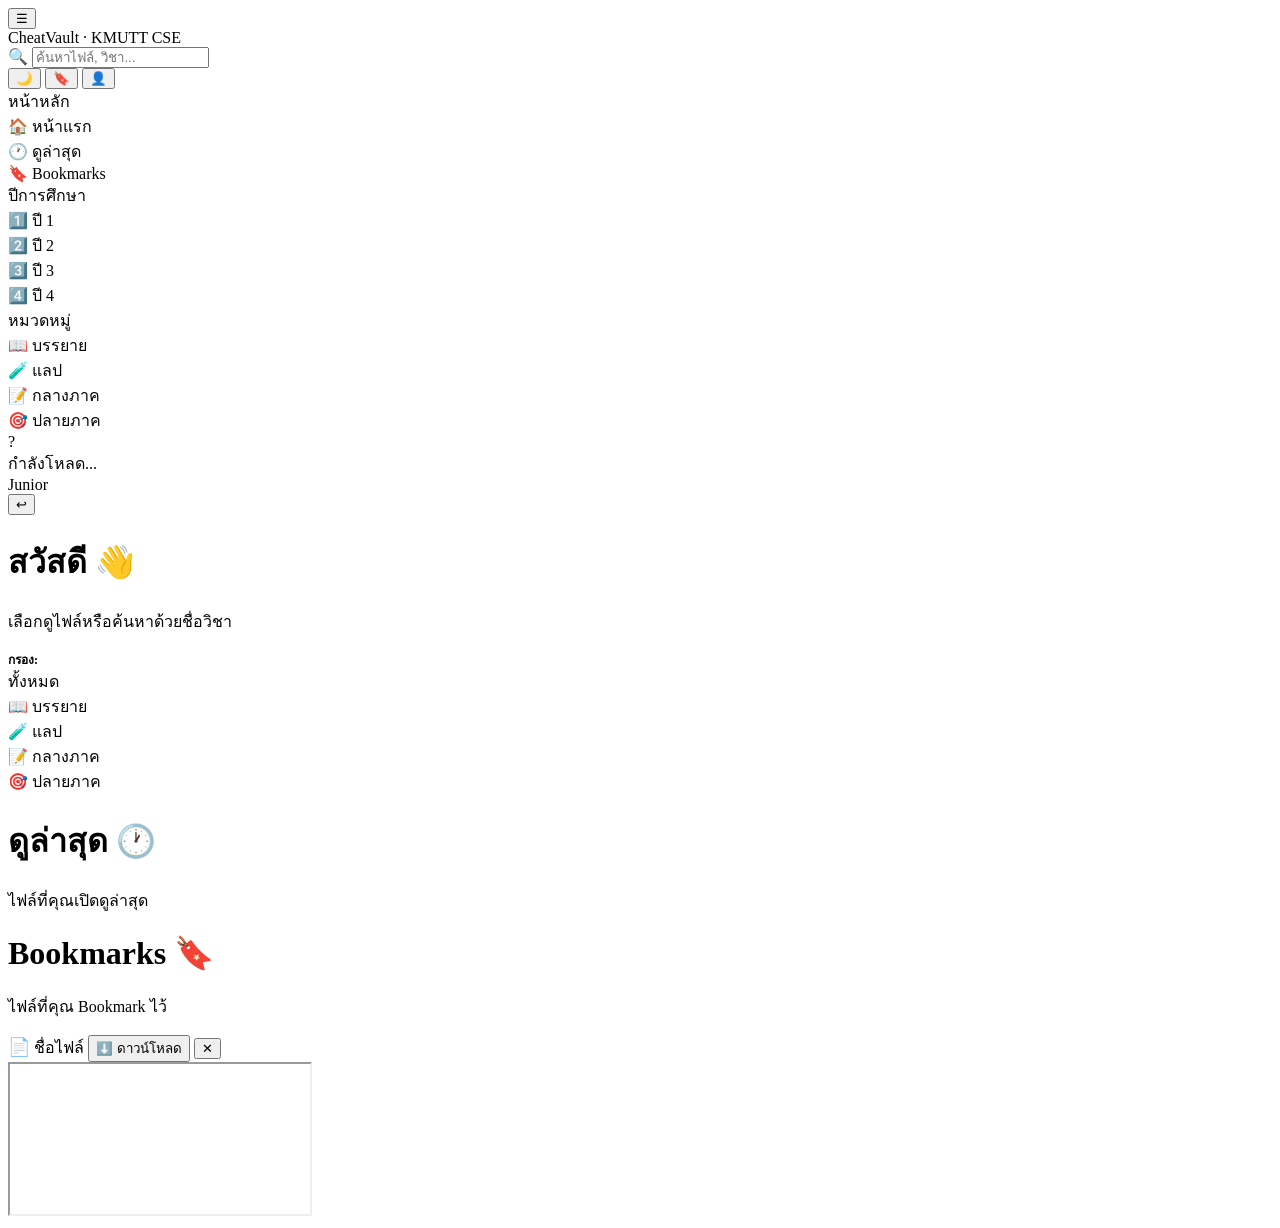
==== dashboard.html @ bc98b993 "Add files via upload" ====
<!DOCTYPE html>
<html lang="th" data-theme="light">
<head>
  <meta charset="UTF-8" />
  <meta name="viewport" content="width=device-width, initial-scale=1.0" />
  <title>Dashboard — CheatVault KMUTT</title>
  <link rel="stylesheet" href="public/css/style.css" />
</head>
<body>
  <div class="app-layout">

    <!-- ── Sidebar Overlay (Mobile) ── -->
    <div id="sidebar-overlay"></div>

    <!-- ══════════════════════════════
         NAVBAR
    ══════════════════════════════ -->
    <nav class="navbar">
      <button class="btn-icon" id="sidebar-toggle" title="Toggle Sidebar">☰</button>
      <div class="navbar-brand">
        <div class="brand-dot"></div>
        CheatVault
        <span class="text-tertiary text-sm" style="font-weight:400">· KMUTT CSE</span>
      </div>

      <div class="navbar-spacer"></div>

      <!-- Search (desktop) -->
      <div class="search-wrap" style="max-width:280px" id="navbar-search-wrap">
        <span class="search-icon">🔍</span>
        <input class="input" id="global-search" type="text" placeholder="ค้นหาไฟล์, วิชา..." />
      </div>

      <div class="navbar-actions">
        <button class="btn-icon" id="theme-toggle" title="Toggle Dark Mode">🌙</button>
        <button class="btn-icon" id="bookmark-btn" title="Bookmarks">🔖</button>
        <button class="btn-icon" id="user-menu-btn" title="บัญชีผู้ใช้">👤</button>
      </div>
    </nav>

    <!-- ══════════════════════════════
         SIDEBAR
    ══════════════════════════════ -->
    <aside class="sidebar" id="sidebar">

      <div class="sidebar-section">
        <div class="sidebar-label">หน้าหลัก</div>
        <div class="sidebar-item active" data-page="home">
          <span class="item-icon">🏠</span> หน้าแรก
        </div>
        <div class="sidebar-item" data-page="recent">
          <span class="item-icon">🕐</span> ดูล่าสุด
        </div>
        <div class="sidebar-item" data-page="bookmarks">
          <span class="item-icon">🔖</span> Bookmarks
        </div>
      </div>

      <div class="sidebar-section">
        <div class="sidebar-label">ปีการศึกษา</div>
        <div class="sidebar-item" data-filter-year="1">
          <span class="item-icon">1️⃣</span> ปี 1
        </div>
        <div class="sidebar-item" data-filter-year="2">
          <span class="item-icon">2️⃣</span> ปี 2
        </div>
        <div class="sidebar-item" data-filter-year="3">
          <span class="item-icon">3️⃣</span> ปี 3
        </div>
        <div class="sidebar-item" data-filter-year="4">
          <span class="item-icon">4️⃣</span> ปี 4
        </div>
      </div>

      <div class="sidebar-section">
        <div class="sidebar-label">หมวดหมู่</div>
        <div class="sidebar-item" data-filter-cat="lecture">
          <span class="item-icon">📖</span> บรรยาย
        </div>
        <div class="sidebar-item" data-filter-cat="lab">
          <span class="item-icon">🧪</span> แลป
        </div>
        <div class="sidebar-item" data-filter-cat="midterm">
          <span class="item-icon">📝</span> กลางภาค
        </div>
        <div class="sidebar-item" data-filter-cat="final">
          <span class="item-icon">🎯</span> ปลายภาค
        </div>
      </div>

      <div class="sidebar-footer">
        <div class="user-chip" id="user-chip">
          <div class="user-avatar" id="user-avatar">?</div>
          <div class="user-info">
            <div class="user-name" id="user-name">กำลังโหลด...</div>
            <div class="user-role" id="user-role">Junior</div>
          </div>
          <button class="btn-icon" id="logout-btn" title="ออกจากระบบ" style="margin-left:auto">↩</button>
        </div>
      </div>
    </aside>

    <!-- ══════════════════════════════
         MAIN CONTENT
    ══════════════════════════════ -->
    <main class="main-content" id="main-content">
      <div class="page-body">

        <!-- Announcements -->
        <div id="announcements-container"></div>

        <!-- Page: Home -->
        <div id="page-home">
          <div class="page-header">
            <h1 class="page-title" id="greeting">สวัสดี 👋</h1>
            <p class="page-sub">เลือกดูไฟล์หรือค้นหาด้วยชื่อวิชา</p>
          </div>

          <!-- Filter Bar -->
          <div class="filter-bar" id="filter-bar">
            <span style="font-size:12px;font-weight:600;color:var(--text-tertiary)">กรอง:</span>
            <div class="filter-chip active" data-filter="">ทั้งหมด</div>
            <div class="filter-chip" data-filter="lecture">📖 บรรยาย</div>
            <div class="filter-chip" data-filter="lab">🧪 แลป</div>
            <div class="filter-chip" data-filter="midterm">📝 กลางภาค</div>
            <div class="filter-chip" data-filter="final">🎯 ปลายภาค</div>
          </div>

          <!-- File Grid -->
          <div class="file-grid" id="file-grid">
            <!-- Populated by JS -->
          </div>

          <!-- Pagination -->
          <div class="pagination" id="pagination"></div>
        </div>

        <!-- Page: Recent -->
        <div id="page-recent" class="hidden">
          <div class="page-header">
            <h1 class="page-title">ดูล่าสุด 🕐</h1>
            <p class="page-sub">ไฟล์ที่คุณเปิดดูล่าสุด</p>
          </div>
          <div class="file-grid" id="recent-grid"></div>
        </div>

        <!-- Page: Bookmarks -->
        <div id="page-bookmarks" class="hidden">
          <div class="page-header">
            <h1 class="page-title">Bookmarks 🔖</h1>
            <p class="page-sub">ไฟล์ที่คุณ Bookmark ไว้</p>
          </div>
          <div class="file-grid" id="bookmarks-grid"></div>
        </div>

      </div>
    </main>

  </div>

  <!-- ══════════════════════════════
       PDF PREVIEW MODAL
  ══════════════════════════════ -->
  <div class="modal pdf-modal" id="pdf-modal">
    <div class="modal-content">
      <div class="pdf-modal-header">
        <span style="font-size:18px">📄</span>
        <span class="pdf-modal-title" id="pdf-modal-title">ชื่อไฟล์</span>
        <button class="btn btn-ghost btn-sm" id="pdf-download-btn">⬇️ ดาวน์โหลด</button>
        <button class="btn-icon" id="pdf-close-btn">✕</button>
      </div>
      <iframe class="pdf-iframe" id="pdf-iframe" src="" allow="fullscreen"></iframe>
    </div>
  </div>

  <!-- Scripts -->
  <script src="public/js/config.js"></script>
  <script src="public/js/ui.js"></script>
  <script src="public/js/auth.js"></script>
  <script src="public/js/drive.js"></script>
  <script src="public/js/app.js"></script>
  <script src="public/js/pages/dashboard.js"></script>
</body>
</html>
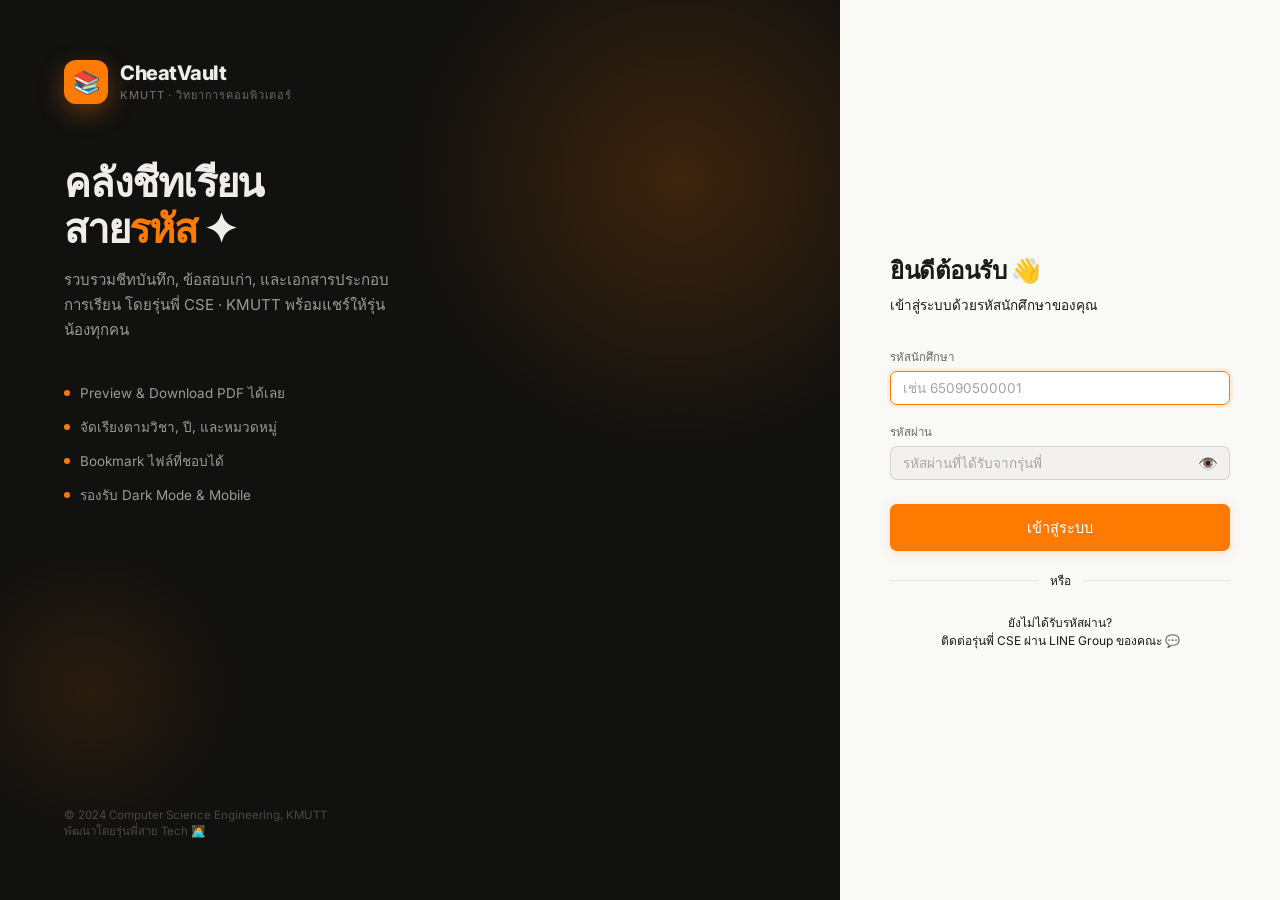
==== commit acd07f1a: "Add files via upload" ====
--- a/dashboard.html
+++ b/dashboard.html
@@ -179,6 +179,7 @@
   <script src="public/js/auth.js"></script>
   <script src="public/js/drive.js"></script>
   <script src="public/js/app.js"></script>
+  <script src="public/js/components/profile-menu.js"></script>
   <script src="public/js/pages/dashboard.js"></script>
 </body>
 </html>
--- a/public/css/style.css
+++ b/public/css/style.css
@@ -0,0 +1,724 @@
+/* =============================================
+   style-v2.css — Minimal Redesign
+   CheatVault KMUTT | Clean & Consistent
+   ============================================= */
+
+@import url('https://fonts.googleapis.com/css2?family=Inter:wght@300;400;500;600;700&family=JetBrains+Mono:wght@400;500&display=swap');
+
+/* ── Variables ──────────────────────────────── */
+:root {
+  --accent:       #FF7A00;
+  --accent-light: rgba(255,122,0,0.08);
+  --accent-hover: #E86D00;
+
+  --bg:           #F9F9F7;
+  --bg-2:         #F2F1EE;
+  --surface:      #FFFFFF;
+  --border:       rgba(0,0,0,0.08);
+  --border-2:     rgba(0,0,0,0.13);
+
+  --text-1:       #1A1A18;
+  --text-2:       #6B6964;
+  --text-3:       #A8A5A0;
+
+  --shadow-sm:    0 1px 3px rgba(0,0,0,0.06);
+  --shadow-md:    0 4px 16px rgba(0,0,0,0.07);
+  --shadow-lg:    0 12px 36px rgba(0,0,0,0.10);
+
+  --sidebar-w:    220px;
+  --navbar-h:     52px;
+  --r:            10px;
+  --r-sm:         7px;
+  --r-lg:         14px;
+
+  --ease:         cubic-bezier(0.16, 1, 0.3, 1);
+  --t:            200ms;
+}
+
+[data-theme="dark"] {
+  --bg:           #111110;
+  --bg-2:         #1A1A18;
+  --surface:      #1C1C1A;
+  --border:       rgba(255,255,255,0.07);
+  --border-2:     rgba(255,255,255,0.13);
+  --text-1:       #EEECEA;
+  --text-2:       #9C9A94;
+  --text-3:       #6B6964;
+  --shadow-sm:    0 1px 3px rgba(0,0,0,0.25);
+  --shadow-md:    0 4px 16px rgba(0,0,0,0.30);
+  --shadow-lg:    0 12px 36px rgba(0,0,0,0.40);
+}
+
+/* ── Reset ──────────────────────────────────── */
+*, *::before, *::after { box-sizing: border-box; margin: 0; padding: 0; }
+html { -webkit-font-smoothing: antialiased; }
+body {
+  font-family: 'Inter', sans-serif;
+  background: var(--bg);
+  color: var(--text-1);
+  min-height: 100vh;
+  font-size: 14px;
+  transition: background var(--t) var(--ease), color var(--t) var(--ease);
+}
+a { color: inherit; text-decoration: none; }
+button { cursor: pointer; border: none; background: none; font-family: inherit; font-size: inherit; }
+input, select, textarea { font-family: inherit; font-size: inherit; }
+ul { list-style: none; }
+img { display: block; max-width: 100%; }
+
+/* ── Layout ─────────────────────────────────── */
+.app-layout { display: flex; min-height: 100vh; }
+
+/* ── Navbar ─────────────────────────────────── */
+.navbar {
+  position: fixed;
+  top: 0; left: 0; right: 0;
+  height: var(--navbar-h);
+  background: rgba(249,249,247,0.85);
+  backdrop-filter: blur(12px);
+  -webkit-backdrop-filter: blur(12px);
+  border-bottom: 1px solid var(--border);
+  display: flex;
+  align-items: center;
+  padding: 0 16px;
+  gap: 10px;
+  z-index: 100;
+}
+[data-theme="dark"] .navbar {
+  background: rgba(17,17,16,0.85);
+}
+
+.navbar-brand {
+  display: flex;
+  align-items: center;
+  gap: 8px;
+  font-size: 14px;
+  font-weight: 600;
+  letter-spacing: -0.2px;
+}
+
+.brand-dot {
+  width: 7px; height: 7px;
+  border-radius: 50%;
+  background: var(--accent);
+}
+
+.navbar-divider {
+  width: 1px; height: 16px;
+  background: var(--border-2);
+  margin: 0 2px;
+}
+
+.navbar-subtitle {
+  font-size: 12px;
+  color: var(--text-3);
+  font-weight: 400;
+}
+
+.navbar-spacer { flex: 1; }
+
+.navbar-actions {
+  display: flex;
+  align-items: center;
+  gap: 4px;
+}
+
+/* ── Sidebar ────────────────────────────────── */
+.sidebar {
+  position: fixed;
+  top: var(--navbar-h);
+  left: 0;
+  width: var(--sidebar-w);
+  height: calc(100vh - var(--navbar-h));
+  background: var(--surface);
+  border-right: 1px solid var(--border);
+  display: flex;
+  flex-direction: column;
+  padding: 12px 8px;
+  overflow-y: auto;
+  z-index: 90;
+  transition: transform var(--t) var(--ease), background var(--t) var(--ease);
+}
+
+.sidebar-section {
+  margin-bottom: 4px;
+}
+
+.sidebar-label {
+  font-size: 10.5px;
+  font-weight: 600;
+  letter-spacing: 0.07em;
+  text-transform: uppercase;
+  color: var(--text-3);
+  padding: 8px 8px 4px;
+}
+
+.sidebar-item {
+  display: flex;
+  align-items: center;
+  gap: 8px;
+  padding: 7px 8px;
+  border-radius: var(--r-sm);
+  font-size: 13.5px;
+  font-weight: 450;
+  color: var(--text-2);
+  cursor: pointer;
+  transition: all var(--t) var(--ease);
+}
+.sidebar-item:hover { background: var(--bg-2); color: var(--text-1); }
+.sidebar-item.active { background: var(--accent-light); color: var(--accent); font-weight: 500; }
+.sidebar-item .item-icon { font-size: 15px; flex-shrink: 0; opacity: 0.85; }
+.sidebar-item .item-badge {
+  margin-left: auto;
+  background: var(--accent);
+  color: white;
+  font-size: 10px;
+  font-weight: 600;
+  padding: 1px 6px;
+  border-radius: 100px;
+}
+
+.sidebar-footer {
+  margin-top: auto;
+  padding-top: 8px;
+  border-top: 1px solid var(--border);
+  position: relative;
+}
+
+/* ── Profile Chip ────────────────────────────── */
+.user-chip {
+  display: flex;
+  align-items: center;
+  gap: 8px;
+  padding: 7px 8px;
+  border-radius: var(--r-sm);
+  cursor: pointer;
+  transition: background var(--t) var(--ease);
+  position: relative;
+}
+.user-chip:hover { background: var(--bg-2); }
+
+.user-avatar {
+  width: 28px; height: 28px;
+  border-radius: 50%;
+  background: var(--accent);
+  display: flex; align-items: center; justify-content: center;
+  font-size: 11px; font-weight: 700; color: white;
+  flex-shrink: 0;
+}
+
+.user-info { flex: 1; min-width: 0; }
+.user-name { font-size: 13px; font-weight: 500; white-space: nowrap; overflow: hidden; text-overflow: ellipsis; }
+.user-role { font-size: 11px; color: var(--text-3); margin-top: 1px; }
+
+/* ── Profile Dropdown ────────────────────────── */
+.profile-dropdown {
+  position: absolute;
+  bottom: calc(100% + 6px);
+  left: 8px; right: 8px;
+  background: var(--surface);
+  border: 1px solid var(--border-2);
+  border-radius: var(--r);
+  box-shadow: var(--shadow-lg);
+  padding: 6px;
+  z-index: 200;
+  display: none;
+  animation: fadeInUp 0.15s var(--ease) both;
+}
+.profile-dropdown.show { display: block; }
+
+.profile-dropdown-item {
+  display: flex;
+  align-items: center;
+  gap: 8px;
+  padding: 8px 10px;
+  border-radius: var(--r-sm);
+  font-size: 13px;
+  font-weight: 450;
+  color: var(--text-2);
+  cursor: pointer;
+  transition: all var(--t) var(--ease);
+}
+.profile-dropdown-item:hover { background: var(--bg-2); color: var(--text-1); }
+.profile-dropdown-item.danger { color: #EF4444; }
+.profile-dropdown-item.danger:hover { background: #FEF2F2; color: #DC2626; }
+[data-theme="dark"] .profile-dropdown-item.danger:hover { background: #450A0A; color: #FCA5A5; }
+
+.profile-dropdown-divider {
+  height: 1px;
+  background: var(--border);
+  margin: 4px 0;
+}
+
+.profile-dropdown-header {
+  padding: 8px 10px 6px;
+  border-bottom: 1px solid var(--border);
+  margin-bottom: 4px;
+}
+.profile-dropdown-name { font-size: 13px; font-weight: 600; }
+.profile-dropdown-id { font-size: 11px; color: var(--text-3); margin-top: 1px; font-family: 'JetBrains Mono', monospace; }
+
+/* ── Main Content ────────────────────────────── */
+.main-content {
+  margin-left: var(--sidebar-w);
+  padding-top: var(--navbar-h);
+  flex: 1;
+}
+
+.page-body {
+  padding: 28px 32px;
+  max-width: 1100px;
+}
+
+.page-header { margin-bottom: 24px; }
+
+.page-title {
+  font-size: 22px;
+  font-weight: 600;
+  letter-spacing: -0.4px;
+}
+
+.page-sub {
+  font-size: 13px;
+  color: var(--text-2);
+  margin-top: 3px;
+}
+
+/* ── Cards ──────────────────────────────────── */
+.card {
+  background: var(--surface);
+  border: 1px solid var(--border);
+  border-radius: var(--r);
+  box-shadow: var(--shadow-sm);
+  transition: box-shadow var(--t) var(--ease), transform var(--t) var(--ease);
+}
+.card:hover {
+  box-shadow: var(--shadow-md);
+  transform: translateY(-1px);
+}
+
+/* ── File Grid ──────────────────────────────── */
+.file-grid {
+  display: grid;
+  grid-template-columns: repeat(auto-fill, minmax(180px, 1fr));
+  gap: 14px;
+}
+
+.file-card {
+  background: var(--surface);
+  border: 1px solid var(--border);
+  border-radius: var(--r);
+  overflow: hidden;
+  cursor: pointer;
+  transition: all var(--t) var(--ease);
+  position: relative;
+}
+.file-card:hover {
+  border-color: var(--accent);
+  box-shadow: var(--shadow-md);
+  transform: translateY(-2px);
+}
+
+.file-card-thumb {
+  height: 100px;
+  background: var(--bg-2);
+  display: flex; align-items: center; justify-content: center;
+  font-size: 36px;
+}
+
+.file-card-body { padding: 10px 12px 12px; }
+
+.file-card-name {
+  font-size: 12.5px; font-weight: 500;
+  line-height: 1.4;
+  display: -webkit-box;
+  -webkit-line-clamp: 2;
+  -webkit-box-orient: vertical;
+  overflow: hidden;
+  margin-bottom: 8px;
+}
+
+.file-card-meta {
+  display: flex; align-items: center; gap: 5px;
+  font-size: 11px; color: var(--text-3);
+}
+
+.file-card-actions {
+  position: absolute; top: 6px; right: 6px;
+  display: flex; gap: 3px;
+  opacity: 0;
+  transition: opacity var(--t) var(--ease);
+}
+.file-card:hover .file-card-actions { opacity: 1; }
+
+/* ── Tags ───────────────────────────────────── */
+.tag {
+  font-size: 10px; font-weight: 600;
+  padding: 2px 6px;
+  border-radius: 100px;
+  letter-spacing: 0.02em;
+}
+.tag-lecture  { background: #EFF6FF; color: #3B82F6; }
+.tag-lab      { background: #ECFDF5; color: #10B981; }
+.tag-midterm  { background: #FFF7ED; color: #F59E0B; }
+.tag-final    { background: #FEF2F2; color: #EF4444; }
+[data-theme="dark"] .tag-lecture  { background: #1E3A5F20; color: #60A5FA; }
+[data-theme="dark"] .tag-lab      { background: #064E3B20; color: #34D399; }
+[data-theme="dark"] .tag-midterm  { background: #451A0320; color: #FBD34D; }
+[data-theme="dark"] .tag-final    { background: #450A0A20; color: #FCA5A5; }
+
+/* ── Buttons ────────────────────────────────── */
+.btn {
+  display: inline-flex; align-items: center; gap: 5px;
+  padding: 7px 14px;
+  border-radius: var(--r-sm);
+  font-size: 13px; font-weight: 500;
+  transition: all var(--t) var(--ease);
+  white-space: nowrap;
+}
+
+.btn-primary {
+  background: var(--accent);
+  color: white;
+  box-shadow: 0 2px 12px rgba(255,122,0,0.20);
+}
+.btn-primary:hover {
+  background: var(--accent-hover);
+  transform: translateY(-1px);
+  box-shadow: 0 4px 18px rgba(255,122,0,0.28);
+}
+
+.btn-ghost {
+  background: transparent;
+  color: var(--text-2);
+  border: 1px solid var(--border-2);
+}
+.btn-ghost:hover { background: var(--bg-2); color: var(--text-1); }
+
+.btn-danger { background: #EF4444; color: white; }
+.btn-danger:hover { background: #DC2626; }
+
+.btn-icon {
+  width: 30px; height: 30px; padding: 0;
+  display: inline-flex; align-items: center; justify-content: center;
+  border-radius: var(--r-sm);
+  background: transparent;
+  color: var(--text-2);
+  font-size: 14px;
+  transition: all var(--t) var(--ease);
+}
+.btn-icon:hover { background: var(--bg-2); color: var(--text-1); }
+
+.btn-sm { padding: 5px 10px; font-size: 12px; }
+
+.btn-spinner {
+  width: 13px; height: 13px;
+  border: 2px solid rgba(255,255,255,0.3);
+  border-top-color: white;
+  border-radius: 50%;
+  animation: spin 0.7s linear infinite;
+  display: inline-block;
+}
+@keyframes spin { to { transform: rotate(360deg); } }
+
+/* ── Inputs ─────────────────────────────────── */
+.input-group { display: flex; flex-direction: column; gap: 5px; }
+.input-label { font-size: 11.5px; font-weight: 500; color: var(--text-2); }
+
+.input {
+  width: 100%;
+  padding: 8px 12px;
+  background: var(--bg-2);
+  border: 1px solid var(--border-2);
+  border-radius: var(--r-sm);
+  font-size: 13.5px; color: var(--text-1);
+  transition: all var(--t) var(--ease);
+  outline: none;
+}
+.input:focus {
+  background: var(--surface);
+  border-color: var(--accent);
+  box-shadow: 0 0 0 3px rgba(255,122,0,0.10);
+}
+.input::placeholder { color: var(--text-3); }
+
+.search-wrap { position: relative; flex: 1; }
+.search-wrap .search-icon {
+  position: absolute; left: 10px; top: 50%; transform: translateY(-50%);
+  color: var(--text-3); font-size: 13px; pointer-events: none;
+}
+.search-wrap .input { padding-left: 32px; }
+
+/* ── Filter Bar ─────────────────────────────── */
+.filter-bar {
+  display: flex; align-items: center; gap: 6px;
+  flex-wrap: wrap;
+  margin-bottom: 18px;
+}
+
+.filter-chip {
+  padding: 4px 12px;
+  border-radius: 100px;
+  font-size: 12px; font-weight: 500;
+  background: var(--bg-2);
+  border: 1px solid var(--border);
+  color: var(--text-2);
+  cursor: pointer;
+  transition: all var(--t) var(--ease);
+}
+.filter-chip:hover { border-color: var(--accent); color: var(--accent); }
+.filter-chip.active { background: var(--accent); color: white; border-color: var(--accent); }
+
+/* ── Stats Grid ─────────────────────────────── */
+.stats-grid {
+  display: grid;
+  grid-template-columns: repeat(auto-fit, minmax(160px, 1fr));
+  gap: 14px;
+  margin-bottom: 24px;
+}
+
+.stat-card {
+  background: var(--surface);
+  border: 1px solid var(--border);
+  border-radius: var(--r);
+  padding: 18px;
+  box-shadow: var(--shadow-sm);
+}
+.stat-icon { font-size: 20px; margin-bottom: 10px; }
+.stat-value { font-size: 28px; font-weight: 700; letter-spacing: -1px; }
+.stat-label { font-size: 11.5px; color: var(--text-3); margin-top: 3px; font-weight: 500; }
+
+/* ── Announcement ────────────────────────────── */
+.announcement {
+  background: rgba(255,122,0,0.05);
+  border: 1px solid rgba(255,122,0,0.15);
+  border-radius: var(--r);
+  padding: 12px 16px;
+  display: flex; gap: 10px; align-items: flex-start;
+  margin-bottom: 16px;
+}
+.announcement-icon { font-size: 16px; flex-shrink: 0; margin-top: 1px; }
+.announcement-title { font-size: 13.5px; font-weight: 600; }
+.announcement-body { font-size: 12.5px; color: var(--text-2); margin-top: 2px; line-height: 1.5; }
+
+/* ── Modal ──────────────────────────────────── */
+.modal {
+  position: fixed; inset: 0;
+  background: rgba(0,0,0,0.40);
+  backdrop-filter: blur(4px);
+  display: flex; align-items: center; justify-content: center;
+  z-index: 200;
+  opacity: 0; pointer-events: none;
+  transition: opacity var(--t) var(--ease);
+}
+.modal.open { opacity: 1; pointer-events: all; }
+
+.modal-content {
+  background: var(--surface);
+  border: 1px solid var(--border-2);
+  border-radius: var(--r-lg);
+  box-shadow: var(--shadow-lg);
+  padding: 24px;
+  width: 90%; max-width: 460px;
+  transform: scale(0.95) translateY(8px);
+  transition: transform var(--t) var(--ease);
+}
+.modal.open .modal-content { transform: scale(1) translateY(0); }
+
+.modal-header {
+  display: flex; align-items: center; justify-content: space-between;
+  margin-bottom: 18px;
+}
+.modal-title { font-size: 16px; font-weight: 600; letter-spacing: -0.2px; }
+
+/* ── PDF Modal ──────────────────────────────── */
+.pdf-modal .modal-content {
+  width: 95vw; max-width: 880px;
+  height: 90vh; padding: 0;
+  display: flex; flex-direction: column;
+}
+.pdf-modal-header {
+  padding: 14px 18px;
+  border-bottom: 1px solid var(--border);
+  display: flex; align-items: center; gap: 10px;
+}
+.pdf-modal-title { font-size: 13.5px; font-weight: 500; flex: 1; }
+.pdf-iframe { flex: 1; border: none; border-radius: 0 0 var(--r-lg) var(--r-lg); }
+
+/* ── Skeleton ───────────────────────────────── */
+@keyframes shimmer {
+  0% { background-position: -400px 0; }
+  100% { background-position: 400px 0; }
+}
+
+.skeleton-card {
+  background: var(--surface);
+  border: 1px solid var(--border);
+  border-radius: var(--r);
+  overflow: hidden;
+}
+
+.skeleton-thumb {
+  height: 100px;
+  background: linear-gradient(90deg, var(--bg-2) 25%, var(--bg) 50%, var(--bg-2) 75%);
+  background-size: 800px 100%;
+  animation: shimmer 1.4s infinite linear;
+}
+
+.skeleton-line {
+  height: 9px; border-radius: 100px; margin: 8px 12px;
+  background: linear-gradient(90deg, var(--bg-2) 25%, var(--bg) 50%, var(--bg-2) 75%);
+  background-size: 800px 100%;
+  animation: shimmer 1.4s infinite linear;
+}
+.w-70 { width: 70%; }
+.w-55 { width: 55%; }
+.w-40 { width: 40%; }
+
+/* ── Empty State ────────────────────────────── */
+.empty-state {
+  display: flex; flex-direction: column;
+  align-items: center; justify-content: center;
+  padding: 56px 32px;
+  text-align: center;
+  grid-column: 1/-1;
+}
+.empty-icon { font-size: 44px; margin-bottom: 12px; opacity: 0.35; }
+.empty-title { font-size: 15px; font-weight: 500; color: var(--text-2); }
+.empty-sub { font-size: 12.5px; color: var(--text-3); margin-top: 4px; }
+
+/* ── Toast ──────────────────────────────────── */
+#toast-container {
+  position: fixed; bottom: 20px; right: 20px;
+  display: flex; flex-direction: column; gap: 6px;
+  z-index: 9999;
+}
+
+.toast {
+  display: flex; align-items: center; gap: 8px;
+  padding: 10px 14px;
+  background: var(--surface);
+  border: 1px solid var(--border);
+  border-radius: var(--r);
+  box-shadow: var(--shadow-lg);
+  font-size: 13px; font-weight: 450;
+  min-width: 220px; max-width: 340px;
+  transform: translateX(110%) scale(0.95);
+  opacity: 0;
+  transition: all var(--t) var(--ease);
+}
+.toast.show { transform: translateX(0) scale(1); opacity: 1; }
+.toast-success { border-left: 3px solid #10B981; }
+.toast-error   { border-left: 3px solid #EF4444; }
+.toast-warning { border-left: 3px solid #F59E0B; }
+.toast-info    { border-left: 3px solid var(--accent); }
+
+/* ── Confirm Modal ──────────────────────────── */
+.confirm-modal-content { text-align: center; max-width: 340px; }
+.confirm-icon { font-size: 36px; margin-bottom: 10px; }
+.confirm-msg { font-size: 14px; color: var(--text-2); line-height: 1.5; margin-bottom: 20px; }
+.confirm-actions { display: flex; gap: 8px; justify-content: center; }
+
+/* ── Drop Zone ──────────────────────────────── */
+.drop-zone {
+  border: 1.5px dashed var(--border-2);
+  border-radius: var(--r-lg);
+  padding: 40px 28px;
+  text-align: center;
+  cursor: pointer;
+  background: var(--bg-2);
+  transition: all var(--t) var(--ease);
+}
+.drop-zone:hover, .drop-zone.drag-over {
+  border-color: var(--accent);
+  background: rgba(255,122,0,0.04);
+}
+.drop-zone-icon { font-size: 36px; margin-bottom: 10px; }
+.drop-zone-title { font-size: 14px; font-weight: 500; }
+.drop-zone-sub { font-size: 12px; color: var(--text-3); margin-top: 3px; }
+
+/* ── Progress Bar ───────────────────────────── */
+.progress-bar { height: 3px; border-radius: 100px; background: var(--bg-2); overflow: hidden; }
+.progress-fill { height: 100%; background: var(--accent); border-radius: 100px; transition: width 0.3s var(--ease); }
+
+/* ── Table ──────────────────────────────────── */
+.data-table { width: 100%; border-collapse: collapse; font-size: 13px; }
+.data-table th {
+  text-align: left;
+  padding: 9px 12px;
+  font-size: 10.5px; font-weight: 600;
+  letter-spacing: 0.06em; text-transform: uppercase;
+  color: var(--text-3);
+  border-bottom: 1px solid var(--border);
+}
+.data-table td { padding: 11px 12px; border-bottom: 1px solid var(--border); }
+.data-table tr:hover td { background: var(--bg-2); }
+.data-table tr:last-child td { border-bottom: none; }
+
+/* ── Pagination ─────────────────────────────── */
+.pagination {
+  display: flex; align-items: center; justify-content: center;
+  gap: 3px; margin-top: 24px;
+}
+.page-btn {
+  width: 32px; height: 32px;
+  border-radius: var(--r-sm);
+  font-size: 12.5px; font-weight: 500;
+  color: var(--text-2);
+  display: flex; align-items: center; justify-content: center;
+  cursor: pointer; border: 1px solid transparent;
+  transition: all var(--t) var(--ease);
+}
+.page-btn:hover { background: var(--bg-2); border-color: var(--border); }
+.page-btn.active { background: var(--accent); color: white; border-color: var(--accent); }
+.page-btn:disabled { opacity: 0.35; pointer-events: none; }
+
+/* ── Sidebar Overlay ────────────────────────── */
+#sidebar-overlay { position: fixed; inset: 0; background: rgba(0,0,0,0.35); z-index: 89; display: none; }
+#sidebar-overlay.show { display: block; }
+
+/* ── Animations ─────────────────────────────── */
+@keyframes fadeIn { from { opacity: 0; transform: translateY(6px); } to { opacity: 1; transform: none; } }
+@keyframes fadeInUp { from { opacity: 0; transform: translateY(16px); } to { opacity: 1; transform: none; } }
+.animate-in { animation: fadeInUp 0.35s var(--ease) both; }
+
+.reveal { opacity: 0; transform: translateY(10px); transition: opacity 0.4s var(--ease), transform 0.4s var(--ease); }
+.reveal.revealed { opacity: 1; transform: none; }
+
+/* ── Utilities ──────────────────────────────── */
+.flex { display: flex; }
+.items-center { align-items: center; }
+.justify-between { justify-content: space-between; }
+.gap-2 { gap: 8px; }
+.gap-3 { gap: 12px; }
+.mt-2 { margin-top: 8px; }
+.mt-4 { margin-top: 16px; }
+.mb-4 { margin-bottom: 16px; }
+.p-4 { padding: 16px; }
+.hidden { display: none !important; }
+.text-sm { font-size: 12.5px; }
+.text-xs { font-size: 11px; }
+.text-secondary { color: var(--text-2); }
+.text-tertiary { color: var(--text-3); }
+.text-accent { color: var(--accent); }
+.font-medium { font-weight: 500; }
+.font-semibold { font-weight: 600; }
+.font-mono { font-family: 'JetBrains Mono', monospace; }
+.truncate { overflow: hidden; text-overflow: ellipsis; white-space: nowrap; }
+
+/* ── Scrollbar ──────────────────────────────── */
+::-webkit-scrollbar { width: 4px; height: 4px; }
+::-webkit-scrollbar-track { background: transparent; }
+::-webkit-scrollbar-thumb { background: var(--border-2); border-radius: 100px; }
+
+/* ── Responsive ──────────────────────────────── */
+@media (max-width: 768px) {
+  .sidebar { transform: translateX(-100%); }
+  .sidebar.open { transform: translateX(0); box-shadow: var(--shadow-lg); }
+  .main-content { margin-left: 0; }
+  .page-body { padding: 18px 14px; }
+  .file-grid { grid-template-columns: repeat(auto-fill, minmax(150px, 1fr)); gap: 10px; }
+  .stats-grid { grid-template-columns: 1fr 1fr; }
+  .filter-bar { overflow-x: auto; flex-wrap: nowrap; padding-bottom: 4px; }
+  .filter-bar::-webkit-scrollbar { display: none; }
+}
